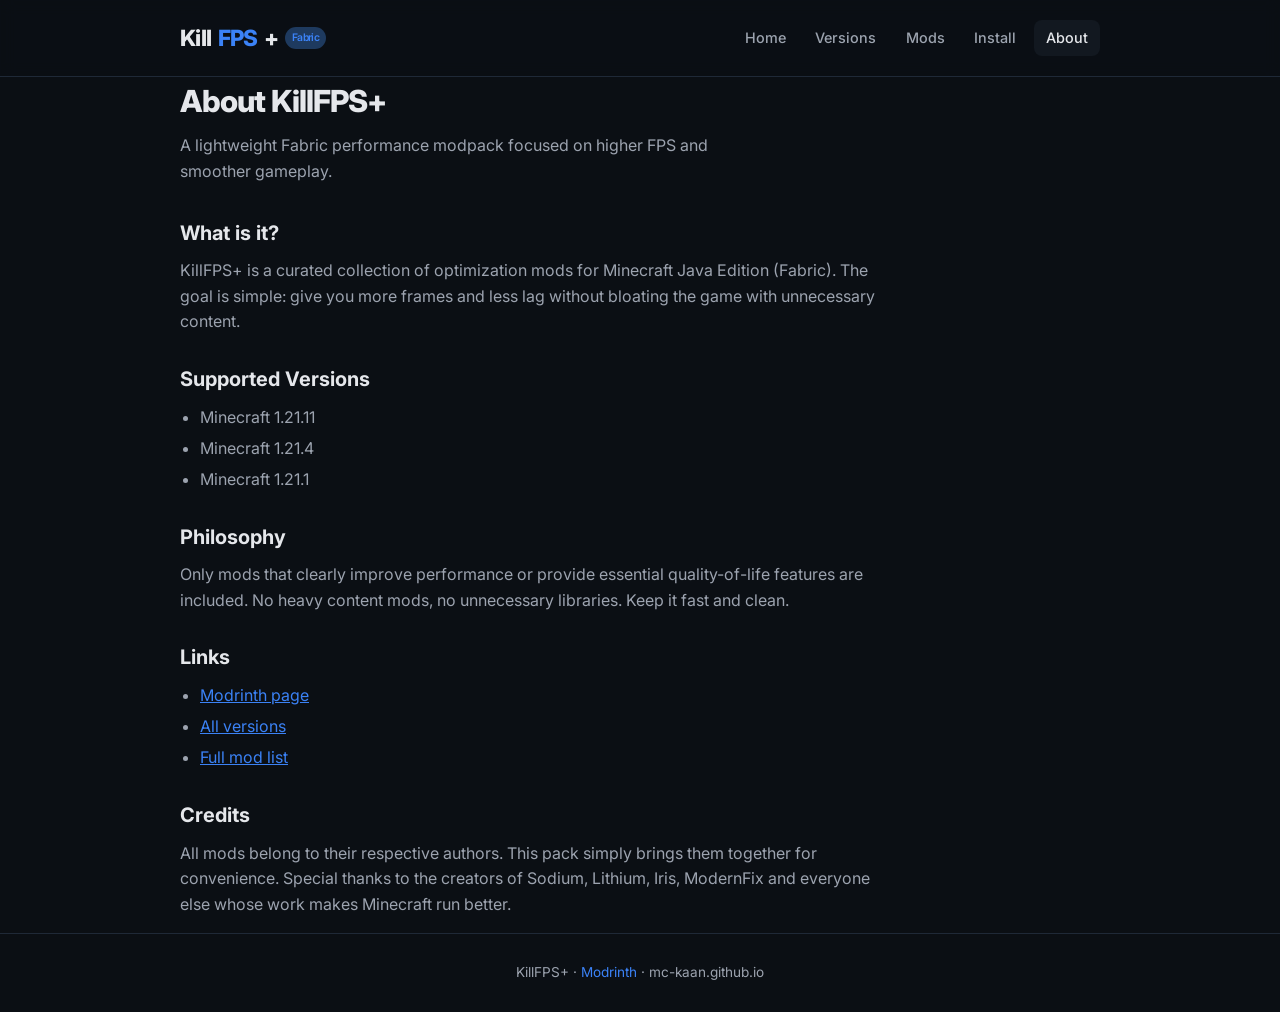
==== about.html @ 330b8457 "Add files via upload" ====
<!DOCTYPE html>
<html lang="en">
<head>
  <meta charset="UTF-8" />
  <meta name="viewport" content="width=device-width, initial-scale=1.0" />
  <title>About | KillFPS+</title>
  <link rel="preconnect" href="https://fonts.googleapis.com" />
  <link href="https://fonts.googleapis.com/css2?family=Inter:wght@400;500;600;700;800&display=swap" rel="stylesheet" />
  <link rel="stylesheet" href="style.css" />
</head>
<body>
  <header>
    <div class="container nav">
      <a href="index.html" class="logo">Kill<span>FPS</span>+ <span class="badge">Fabric</span></a>
      <nav class="nav-links">
        <a href="index.html">Home</a>
        <a href="versions.html">Versions</a>
        <a href="mods.html">Mods</a>
        <a href="install.html">Install</a>
        <a href="about.html" class="active">About</a>
      </nav>
    </div>
  </header>

  <main class="container">
    <h1 class="page-title">About KillFPS+</h1>
    <p class="page-desc">A lightweight Fabric performance modpack focused on higher FPS and smoother gameplay.</p>

    <div class="content">
      <h2>What is it?</h2>
      <p>
        KillFPS+ is a curated collection of optimization mods for Minecraft Java Edition (Fabric).
        The goal is simple: give you more frames and less lag without bloating the game with unnecessary content.
      </p>

      <h2>Supported Versions</h2>
      <ul>
        <li>Minecraft 1.21.11</li>
        <li>Minecraft 1.21.4</li>
        <li>Minecraft 1.21.1</li>
      </ul>

      <h2>Philosophy</h2>
      <p>
        Only mods that clearly improve performance or provide essential quality-of-life features are included.
        No heavy content mods, no unnecessary libraries. Keep it fast and clean.
      </p>

      <h2>Links</h2>
      <ul>
        <li><a href="https://modrinth.com/modpack/killfps" target="_blank" rel="noopener" style="color:var(--accent)">Modrinth page</a></li>
        <li><a href="versions.html" style="color:var(--accent)">All versions</a></li>
        <li><a href="mods.html" style="color:var(--accent)">Full mod list</a></li>
      </ul>

      <h2>Credits</h2>
      <p>
        All mods belong to their respective authors. This pack simply brings them together for convenience.
        Special thanks to the creators of Sodium, Lithium, Iris, ModernFix and everyone else whose work makes Minecraft run better.
      </p>
    </div>
  </main>

  <footer>
    <div class="container">
      <p>KillFPS+ · <a href="https://modrinth.com/modpack/killfps" target="_blank" rel="noopener">Modrinth</a> · mc-kaan.github.io</p>
    </div>
  </footer>
</body>
</html>
---- style.css ----
:root {
  --bg: #0b0f14;
  --card: #121820;
  --accent: #3b82f6;
  --accent2: #22c55e;
  --text: #e5e7eb;
  --muted: #9ca3af;
  --border: #1f2937;
}
* { box-sizing: border-box; margin: 0; padding: 0; }
body {
  font-family: 'Inter', system-ui, sans-serif;
  background: var(--bg);
  color: var(--text);
  line-height: 1.6;
  min-height: 100vh;
  display: flex;
  flex-direction: column;
}
.container { max-width: 960px; margin: 0 auto; padding: 0 1.25rem; width: 100%; }
header {
  padding: 1.25rem 0;
  border-bottom: 1px solid var(--border);
  background: rgba(11,15,20,0.9);
  position: sticky;
  top: 0;
  z-index: 50;
  backdrop-filter: blur(8px);
}
.nav {
  display: flex;
  align-items: center;
  justify-content: space-between;
  gap: 1rem;
  flex-wrap: wrap;
}
.logo {
  font-size: 1.4rem;
  font-weight: 800;
  letter-spacing: -0.03em;
  text-decoration: none;
  color: var(--text);
  display: flex;
  align-items: center;
  gap: 0.4rem;
}
.logo span { color: var(--accent); }
.badge {
  background: #1e3a5f;
  color: #93c5fd;
  font-size: 0.65rem;
  font-weight: 600;
  padding: 0.15rem 0.45rem;
  border-radius: 999px;
}
.nav-links {
  display: flex;
  gap: 0.35rem;
  flex-wrap: wrap;
}
.nav-links a {
  color: var(--muted);
  text-decoration: none;
  font-size: 0.9rem;
  font-weight: 500;
  padding: 0.4rem 0.75rem;
  border-radius: 0.5rem;
  transition: all 0.15s;
}
.nav-links a:hover, .nav-links a.active {
  color: var(--text);
  background: var(--card);
}
main { flex: 1; padding: 2.5rem 0 3rem; }
.hero { text-align: center; padding: 2rem 0 2.5rem; }
.hero h1 {
  font-size: clamp(2rem, 4.5vw, 3rem);
  font-weight: 800;
  letter-spacing: -0.04em;
  line-height: 1.15;
  margin-bottom: 0.85rem;
}
.hero h1 span { color: var(--accent); }
.hero p {
  font-size: 1.1rem;
  color: var(--muted);
  max-width: 540px;
  margin: 0 auto 1.75rem;
}
.buttons {
  display: flex;
  flex-wrap: wrap;
  gap: 0.75rem;
  justify-content: center;
}
.btn {
  display: inline-flex;
  align-items: center;
  gap: 0.5rem;
  padding: 0.8rem 1.35rem;
  border-radius: 0.7rem;
  font-weight: 600;
  font-size: 0.92rem;
  text-decoration: none;
  transition: all 0.15s ease;
  border: none;
  cursor: pointer;
}
.btn-primary { background: var(--accent); color: white; }
.btn-primary:hover { background: #2563eb; transform: translateY(-1px); }
.btn-secondary {
  background: var(--card);
  color: var(--text);
  border: 1px solid var(--border);
}
.btn-secondary:hover { border-color: #374151; background: #1a2330; }
.grid {
  display: grid;
  grid-template-columns: repeat(auto-fit, minmax(260px, 1fr));
  gap: 1rem;
  margin: 2rem 0;
}
.card {
  background: var(--card);
  border: 1px solid var(--border);
  border-radius: 1rem;
  padding: 1.4rem;
  transition: border-color 0.15s;
}
.card:hover { border-color: #374151; }
.card h3 {
  font-size: 1.1rem;
  margin-bottom: 0.3rem;
  display: flex;
  align-items: center;
  gap: 0.5rem;
}
.card .ver { font-size: 0.78rem; color: var(--accent2); font-weight: 600; }
.card p { color: var(--muted); font-size: 0.88rem; margin-bottom: 1.1rem; }
.card .btn { width: 100%; justify-content: center; }
.features {
  display: grid;
  grid-template-columns: repeat(auto-fit, minmax(180px, 1fr));
  gap: 1rem;
  margin: 2.5rem 0 1rem;
}
.feature { text-align: center; padding: 1.1rem; }
.feature .icon { font-size: 1.6rem; margin-bottom: 0.4rem; }
.feature h4 { font-size: 0.95rem; margin-bottom: 0.25rem; }
.feature p { font-size: 0.82rem; color: var(--muted); }
.page-title {
  font-size: 1.9rem;
  font-weight: 800;
  letter-spacing: -0.03em;
  margin-bottom: 0.5rem;
}
.page-desc { color: var(--muted); margin-bottom: 2rem; max-width: 600px; }
.content { max-width: 700px; }
.content p { margin-bottom: 1rem; color: var(--muted); }
.content h2 {
  font-size: 1.25rem;
  margin: 1.75rem 0 0.6rem;
  color: var(--text);
}
.content ul { margin: 0.5rem 0 1rem 1.25rem; color: var(--muted); }
.content li { margin-bottom: 0.35rem; }
.mod-list {
  display: grid;
  grid-template-columns: repeat(auto-fill, minmax(220px, 1fr));
  gap: 0.6rem;
  margin-top: 1rem;
}
.mod-item {
  background: var(--card);
  border: 1px solid var(--border);
  border-radius: 0.6rem;
  padding: 0.7rem 0.9rem;
  font-size: 0.88rem;
}
.mod-item strong { display: block; margin-bottom: 0.15rem; }
.mod-item span { color: var(--muted); font-size: 0.78rem; }
footer {
  border-top: 1px solid var(--border);
  padding: 1.75rem 0;
  text-align: center;
  color: var(--muted);
  font-size: 0.85rem;
}
footer a { color: var(--accent); text-decoration: none; }
footer a:hover { text-decoration: underline; }
@media (max-width: 600px) {
  .nav { flex-direction: column; align-items: flex-start; }
}
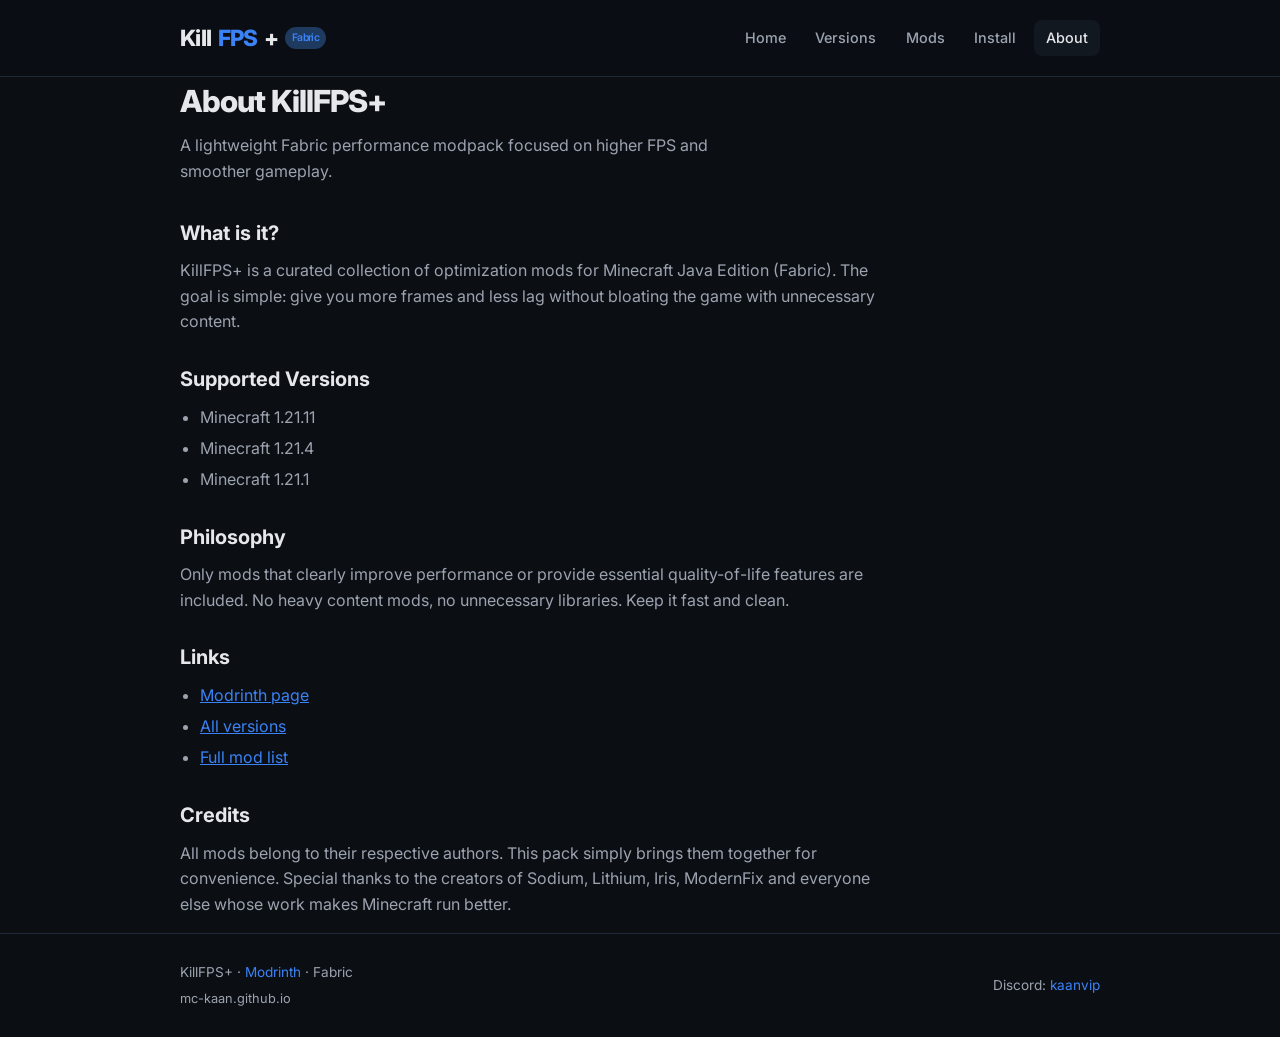
==== commit 0ce94fcc: "Add files via upload" ====
--- a/about.html
+++ b/about.html
@@ -61,9 +61,15 @@
     </div>
   </main>
 
-  <footer>
-    <div class="container">
-      <p>KillFPS+ · <a href="https://modrinth.com/modpack/killfps" target="_blank" rel="noopener">Modrinth</a> · mc-kaan.github.io</p>
+    <footer>
+    <div class="container footer-inner">
+      <div class="footer-left">
+        <p>KillFPS+ · <a href="https://modrinth.com/modpack/killfps" target="_blank" rel="noopener">Modrinth</a> · Fabric</p>
+        <p style="margin-top:0.3rem;font-size:0.8rem;">mc-kaan.github.io</p>
+      </div>
+      <div class="footer-right">
+        <p>Discord: <a href="https://discord.com/users/kaanvip" target="_blank" rel="noopener">kaanvip</a></p>
+      </div>
     </div>
   </footer>
 </body>
--- a/style.css
+++ b/style.css
@@ -179,15 +179,28 @@
 }
 .mod-item strong { display: block; margin-bottom: 0.15rem; }
 .mod-item span { color: var(--muted); font-size: 0.78rem; }
+
 footer {
   border-top: 1px solid var(--border);
   padding: 1.75rem 0;
-  text-align: center;
   color: var(--muted);
   font-size: 0.85rem;
 }
+.footer-inner {
+  display: flex;
+  align-items: center;
+  justify-content: space-between;
+  flex-wrap: wrap;
+  gap: 0.75rem;
+}
+.footer-left { text-align: left; }
+.footer-right { text-align: right; }
 footer a { color: var(--accent); text-decoration: none; }
 footer a:hover { text-decoration: underline; }
+@media (max-width: 500px) {
+  .footer-inner { flex-direction: column; text-align: center; }
+  .footer-left, .footer-right { text-align: center; width: 100%; }
+}
 @media (max-width: 600px) {
   .nav { flex-direction: column; align-items: flex-start; }
 }
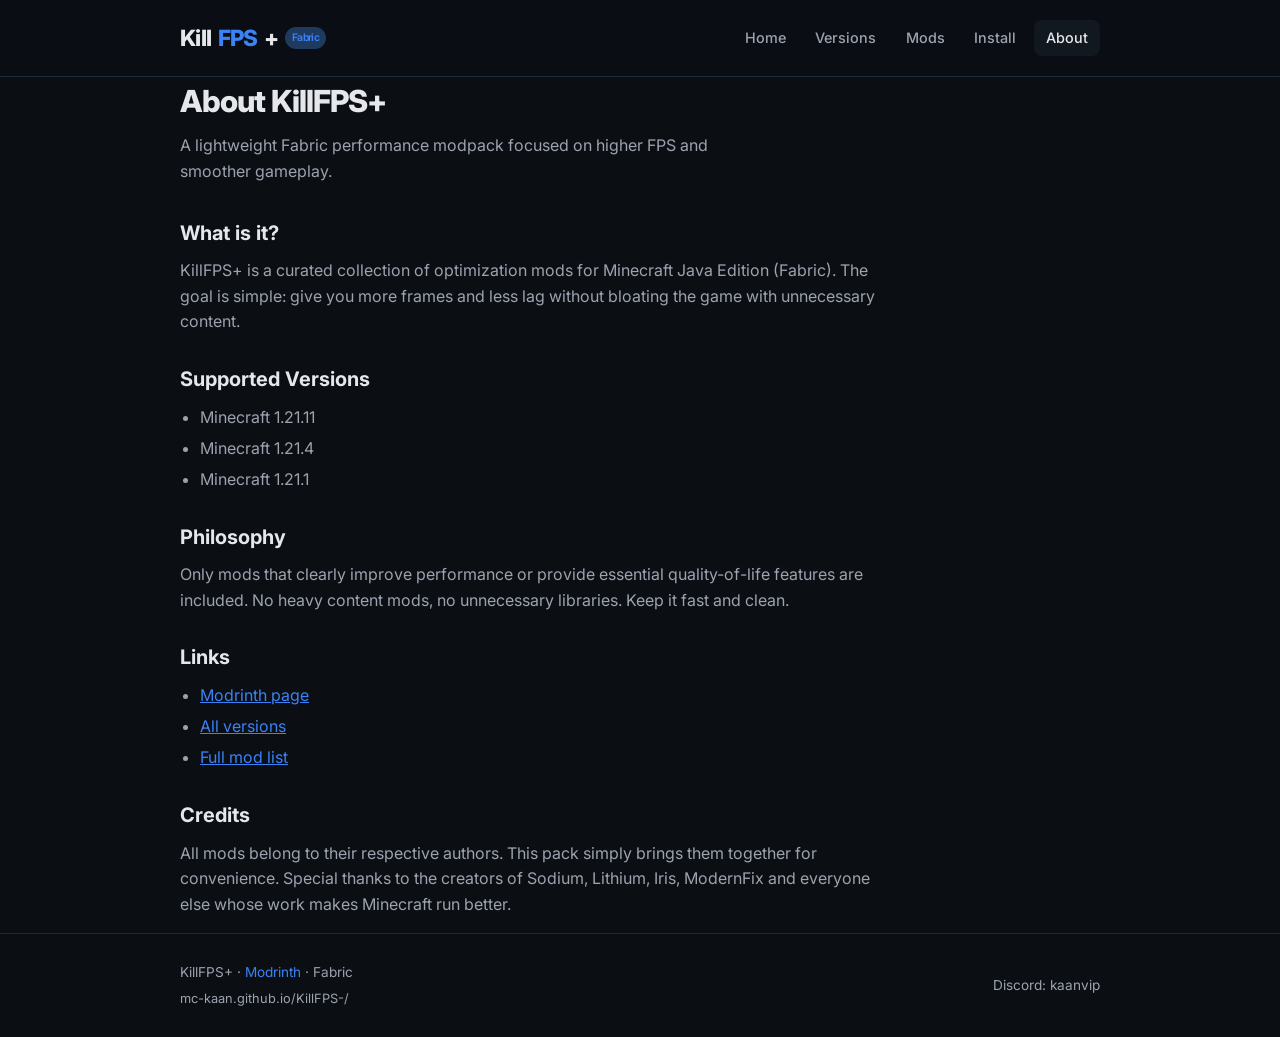
==== commit d0cd7ffa: "Update footer links and Discord username" ====
--- a/about.html
+++ b/about.html
@@ -65,10 +65,10 @@
     <div class="container footer-inner">
       <div class="footer-left">
         <p>KillFPS+ · <a href="https://modrinth.com/modpack/killfps" target="_blank" rel="noopener">Modrinth</a> · Fabric</p>
-        <p style="margin-top:0.3rem;font-size:0.8rem;">mc-kaan.github.io</p>
+        <p style="margin-top:0.3rem;font-size:0.8rem;">mc-kaan.github.io/KillFPS-/</p>
       </div>
       <div class="footer-right">
-        <p>Discord: <a href="https://discord.com/users/kaanvip" target="_blank" rel="noopener">kaanvip</a></p>
+        <p>Discord: kaanvip</a></p>
       </div>
     </div>
   </footer>
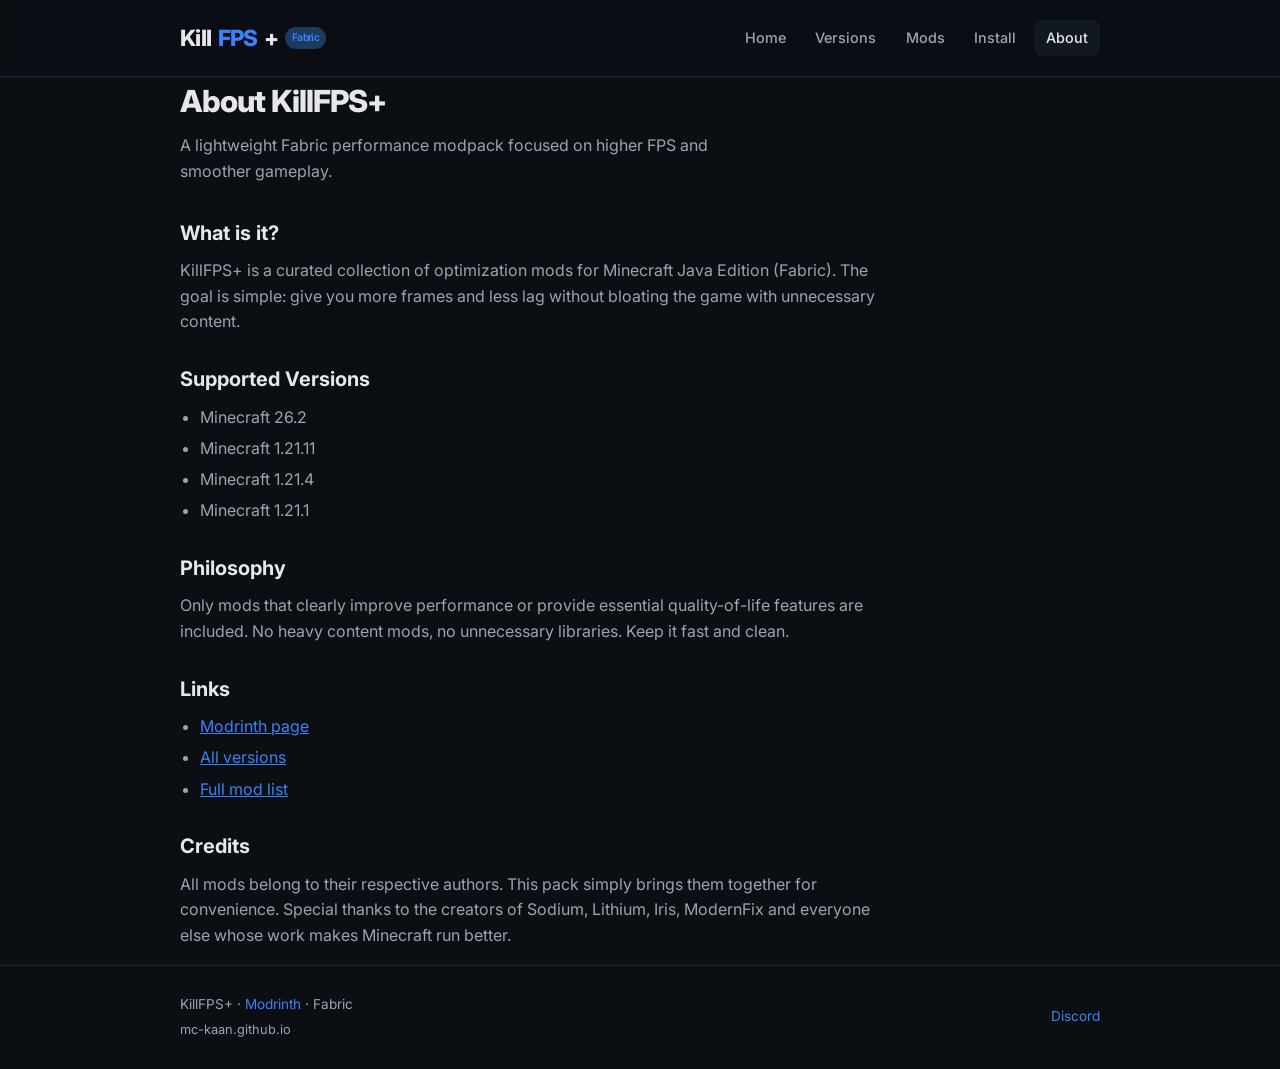
==== commit abc6f449: "Add files via upload" ====
--- a/about.html
+++ b/about.html
@@ -35,6 +35,7 @@
 
       <h2>Supported Versions</h2>
       <ul>
+        <li>Minecraft 26.2</li>
         <li>Minecraft 1.21.11</li>
         <li>Minecraft 1.21.4</li>
         <li>Minecraft 1.21.1</li>
@@ -65,10 +66,10 @@
     <div class="container footer-inner">
       <div class="footer-left">
         <p>KillFPS+ · <a href="https://modrinth.com/modpack/killfps" target="_blank" rel="noopener">Modrinth</a> · Fabric</p>
-        <p style="margin-top:0.3rem;font-size:0.8rem;">mc-kaan.github.io/KillFPS-/</p>
+        <p style="margin-top:0.3rem;font-size:0.8rem;">mc-kaan.github.io</p>
       </div>
       <div class="footer-right">
-        <p>Discord: kaanvip</a></p>
+        <p><a href="https://discord.gg/PwjU3YpJ7g" target="_blank" rel="noopener">Discord</a></p>
       </div>
     </div>
   </footer>
